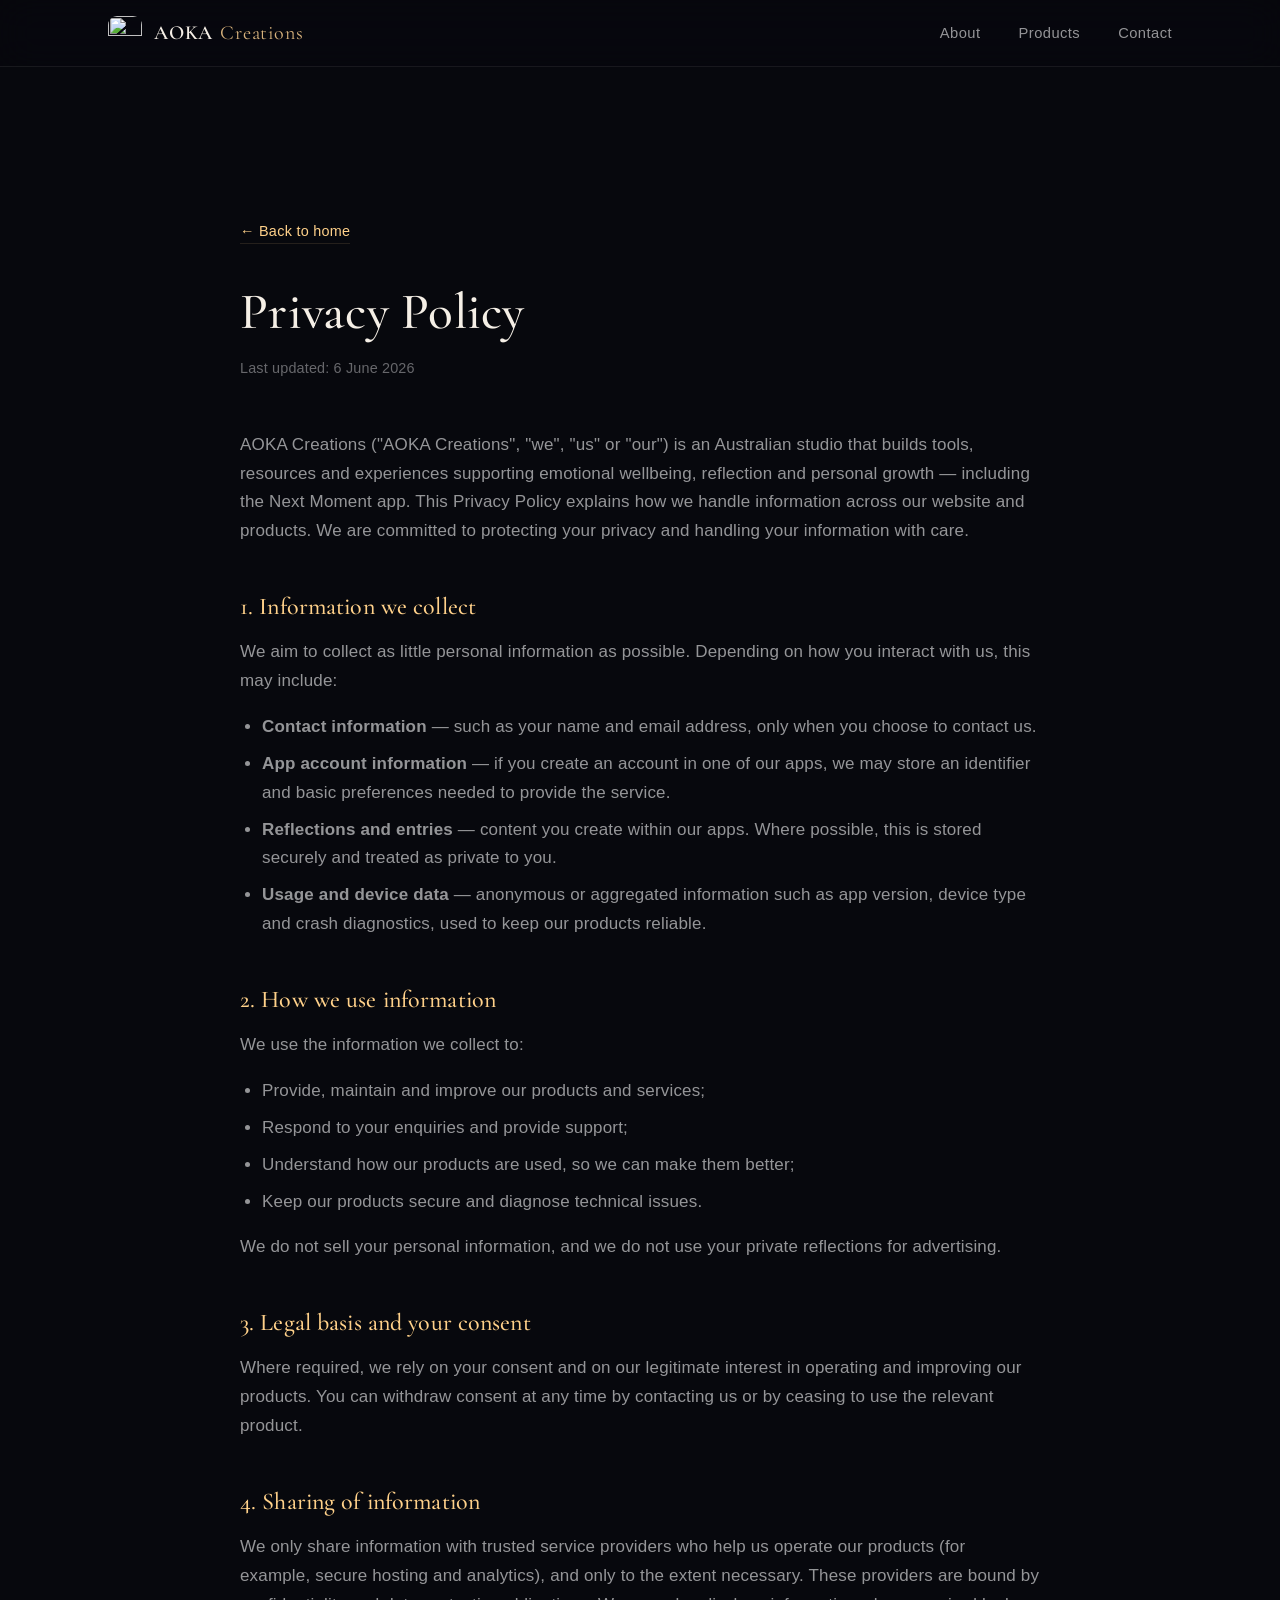
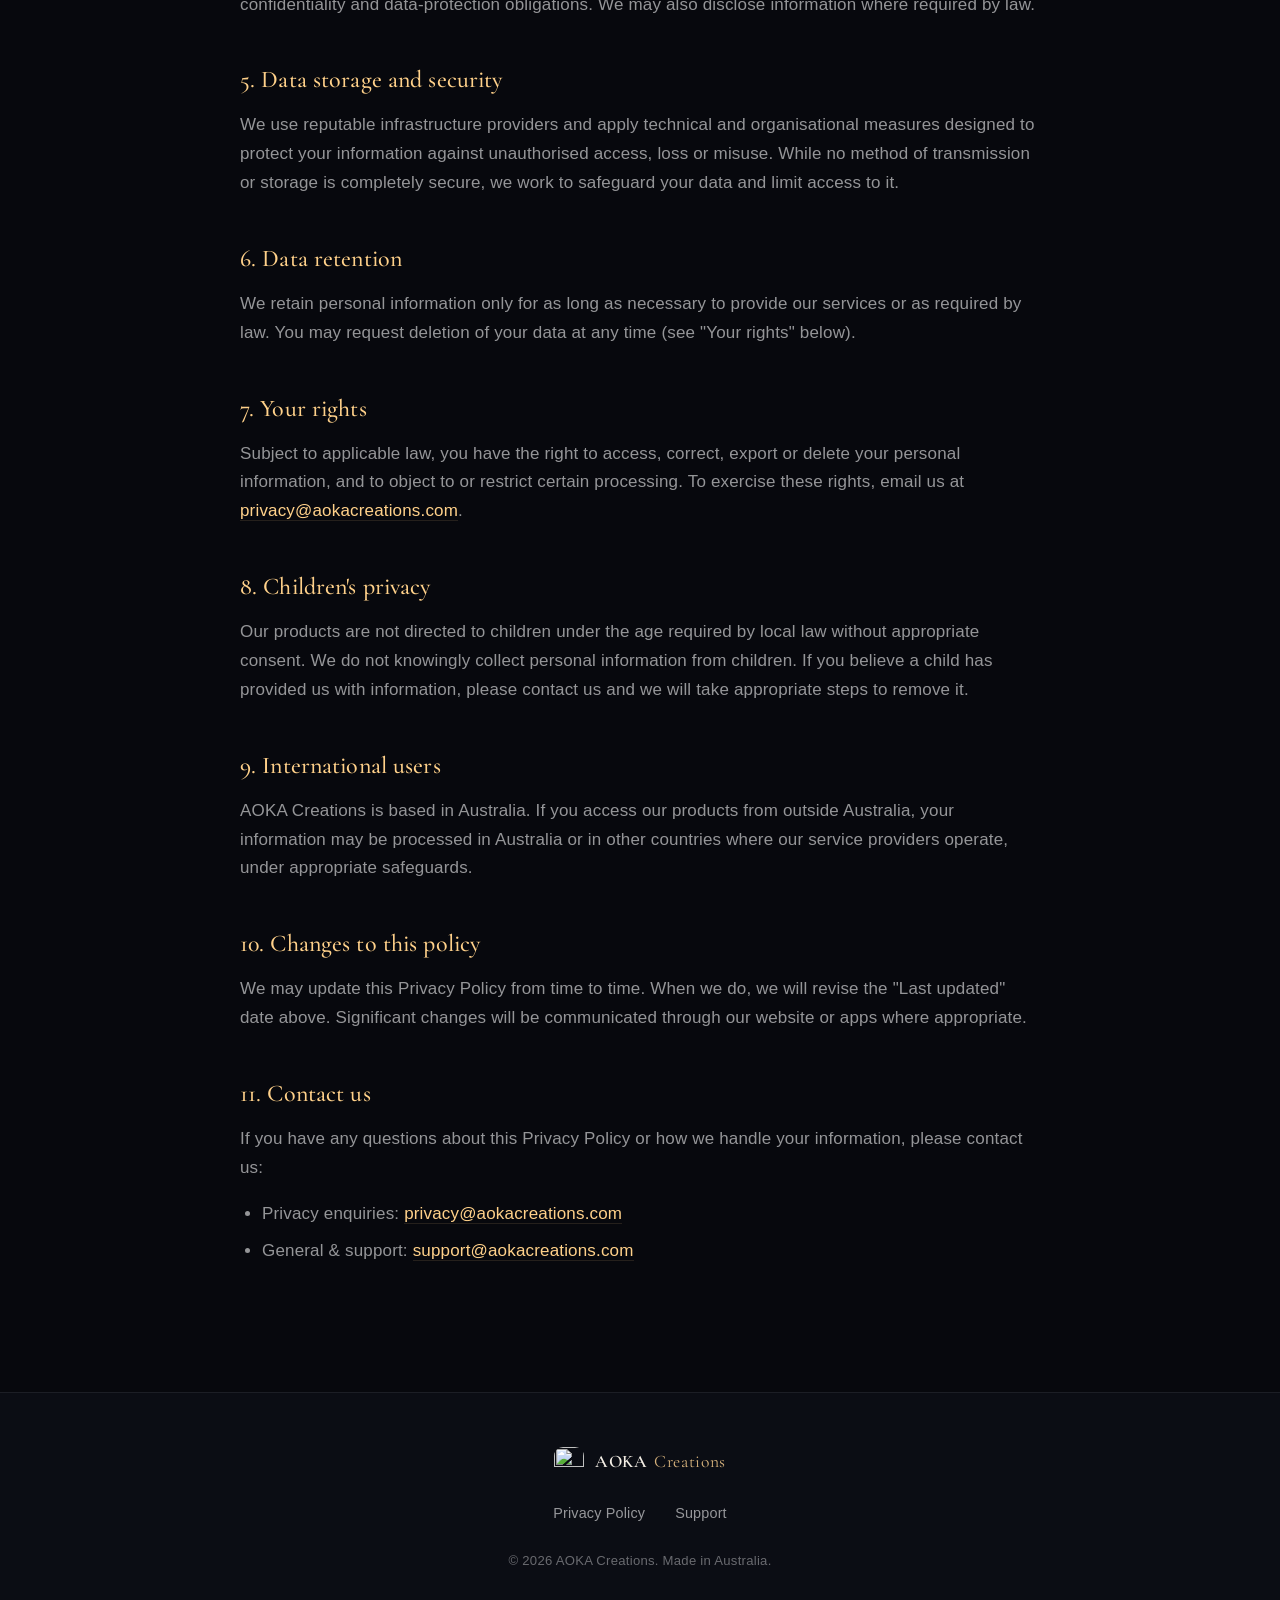
==== privacy.html @ 91e53dcf "Add files via upload Initial AOKA Creations website" ====
<!DOCTYPE html>
<html lang="en">
<head>
  <meta charset="UTF-8" />
  <meta name="viewport" content="width=device-width, initial-scale=1.0" />
  <title>Privacy Policy — AOKA Creations</title>
  <meta name="description" content="The AOKA Creations privacy policy explains how we collect, use and protect your information across our website and apps, including Next Moment." />
  <meta name="theme-color" content="#07080D" />
  <link rel="canonical" href="https://aokacreations.com/privacy.html" />
  <meta name="robots" content="index, follow" />

  <link rel="icon" type="image/png" href="assets/favicon.png" />
  <link rel="apple-touch-icon" href="assets/next-moment-logo.png" />
  <link rel="preconnect" href="https://fonts.googleapis.com" />
  <link rel="preconnect" href="https://fonts.gstatic.com" crossorigin />
  <link href="https://fonts.googleapis.com/css2?family=Cormorant+Garamond:wght@400;500;600&display=swap" rel="stylesheet" />
  <link rel="stylesheet" href="styles.css" />
</head>
<body>
  <header class="site-header" id="top">
    <nav class="nav" aria-label="Primary">
      <a class="brand" href="index.html" aria-label="AOKA Creations home">
        <img class="brand-mark" src="assets/next-moment-logo.png" alt="" width="34" height="34" />
        <span class="brand-name">AOKA<span class="brand-thin">Creations</span></span>
      </a>
      <ul class="nav-menu" id="nav-menu" style="position:static;max-height:none;background:none;border:0;flex-direction:row;">
        <li><a href="index.html#about">About</a></li>
        <li><a href="index.html#products">Products</a></li>
        <li><a href="index.html#contact">Contact</a></li>
      </ul>
    </nav>
  </header>

  <main>
    <article class="legal container">
      <a class="back-home" href="index.html">← Back to home</a>
      <h1>Privacy Policy</h1>
      <p class="updated">Last updated: 6 June 2026</p>

      <p>AOKA Creations ("AOKA Creations", "we", "us" or "our") is an Australian studio that builds tools, resources and experiences supporting emotional wellbeing, reflection and personal growth — including the Next Moment app. This Privacy Policy explains how we handle information across our website and products. We are committed to protecting your privacy and handling your information with care.</p>

      <h2>1. Information we collect</h2>
      <p>We aim to collect as little personal information as possible. Depending on how you interact with us, this may include:</p>
      <ul>
        <li><strong>Contact information</strong> — such as your name and email address, only when you choose to contact us.</li>
        <li><strong>App account information</strong> — if you create an account in one of our apps, we may store an identifier and basic preferences needed to provide the service.</li>
        <li><strong>Reflections and entries</strong> — content you create within our apps. Where possible, this is stored securely and treated as private to you.</li>
        <li><strong>Usage and device data</strong> — anonymous or aggregated information such as app version, device type and crash diagnostics, used to keep our products reliable.</li>
      </ul>

      <h2>2. How we use information</h2>
      <p>We use the information we collect to:</p>
      <ul>
        <li>Provide, maintain and improve our products and services;</li>
        <li>Respond to your enquiries and provide support;</li>
        <li>Understand how our products are used, so we can make them better;</li>
        <li>Keep our products secure and diagnose technical issues.</li>
      </ul>
      <p>We do not sell your personal information, and we do not use your private reflections for advertising.</p>

      <h2>3. Legal basis and your consent</h2>
      <p>Where required, we rely on your consent and on our legitimate interest in operating and improving our products. You can withdraw consent at any time by contacting us or by ceasing to use the relevant product.</p>

      <h2>4. Sharing of information</h2>
      <p>We only share information with trusted service providers who help us operate our products (for example, secure hosting and analytics), and only to the extent necessary. These providers are bound by confidentiality and data-protection obligations. We may also disclose information where required by law.</p>

      <h2>5. Data storage and security</h2>
      <p>We use reputable infrastructure providers and apply technical and organisational measures designed to protect your information against unauthorised access, loss or misuse. While no method of transmission or storage is completely secure, we work to safeguard your data and limit access to it.</p>

      <h2>6. Data retention</h2>
      <p>We retain personal information only for as long as necessary to provide our services or as required by law. You may request deletion of your data at any time (see "Your rights" below).</p>

      <h2>7. Your rights</h2>
      <p>Subject to applicable law, you have the right to access, correct, export or delete your personal information, and to object to or restrict certain processing. To exercise these rights, email us at <a href="mailto:privacy@aokacreations.com">privacy@aokacreations.com</a>.</p>

      <h2>8. Children's privacy</h2>
      <p>Our products are not directed to children under the age required by local law without appropriate consent. We do not knowingly collect personal information from children. If you believe a child has provided us with information, please contact us and we will take appropriate steps to remove it.</p>

      <h2>9. International users</h2>
      <p>AOKA Creations is based in Australia. If you access our products from outside Australia, your information may be processed in Australia or in other countries where our service providers operate, under appropriate safeguards.</p>

      <h2>10. Changes to this policy</h2>
      <p>We may update this Privacy Policy from time to time. When we do, we will revise the "Last updated" date above. Significant changes will be communicated through our website or apps where appropriate.</p>

      <h2>11. Contact us</h2>
      <p>If you have any questions about this Privacy Policy or how we handle your information, please contact us:</p>
      <ul>
        <li>Privacy enquiries: <a href="mailto:privacy@aokacreations.com">privacy@aokacreations.com</a></li>
        <li>General &amp; support: <a href="mailto:support@aokacreations.com">support@aokacreations.com</a></li>
      </ul>
    </article>
  </main>

  <footer class="site-footer">
    <div class="container footer-inner">
      <div class="footer-brand">
        <img class="brand-mark" src="assets/next-moment-logo.png" alt="" width="30" height="30" />
        <span class="brand-name">AOKA<span class="brand-thin">Creations</span></span>
      </div>
      <ul class="footer-links">
        <li><a href="privacy.html">Privacy Policy</a></li>
        <li><a href="mailto:support@aokacreations.com">Support</a></li>
      </ul>
      <p class="footer-copy">© <span id="year">2026</span> AOKA Creations. Made in Australia.</p>
    </div>
  </footer>

  <script>
    var y = document.getElementById('year');
    if (y) y.textContent = new Date().getFullYear();
  </script>
</body>
</html>
---- styles.css ----
/* ============================================================
   AOKA Creations — premium dark + gold theme
   Brand palette drawn from the Next Moment app
   ============================================================ */

:root {
  --ink:        #07080D;   /* near-black background */
  --ink-2:      #0B0D14;   /* raised surface */
  --ink-3:      #11131C;   /* cards */
  --line:       rgba(215, 178, 124, 0.14);
  --line-soft:  rgba(255, 255, 255, 0.07);

  --gold:       #D7B27C;   /* refined brand gold */
  --gold-soft:  #FFD18A;   /* warm highlight */
  --gold-glow:  #FFB23F;   /* luminous core */

  --text:       #ECECEE;
  --text-mut:   rgba(236, 236, 238, 0.62);
  --text-dim:   rgba(236, 236, 238, 0.42);

  --maxw: 1120px;
  --ease: cubic-bezier(0.22, 1, 0.36, 1);

  --font-sans: -apple-system, BlinkMacSystemFont, "Segoe UI", Roboto, "Helvetica Neue", Arial, sans-serif;
  --font-serif: "Cormorant Garamond", Georgia, "Times New Roman", serif;
}

* { box-sizing: border-box; }

html { scroll-behavior: smooth; -webkit-text-size-adjust: 100%; }

body {
  margin: 0;
  background: var(--ink);
  color: var(--text);
  font-family: var(--font-sans);
  font-size: 17px;
  line-height: 1.7;
  letter-spacing: 0.01em;
  -webkit-font-smoothing: antialiased;
  -moz-osx-font-smoothing: grayscale;
  overflow-x: hidden;
}

img { display: block; max-width: 100%; height: auto; }

a { color: inherit; text-decoration: none; }

.skip-link {
  position: absolute;
  left: -999px;
  top: 0;
  background: var(--gold);
  color: var(--ink);
  padding: 10px 18px;
  border-radius: 0 0 10px 0;
  z-index: 100;
}
.skip-link:focus { left: 0; }

/* ---------- Layout helpers ---------- */
.container {
  width: 100%;
  max-width: var(--maxw);
  margin: 0 auto;
  padding: 0 28px;
}
.narrow { max-width: 760px; }
.center { text-align: center; }

/* ---------- Typography ---------- */
h1, h2, h3 {
  font-family: var(--font-serif);
  font-weight: 500;
  letter-spacing: 0.005em;
  line-height: 1.12;
  margin: 0;
  color: #F5EFE6;
}

.eyebrow {
  font-size: 0.78rem;
  letter-spacing: 0.42em;
  text-transform: uppercase;
  color: var(--gold);
  margin: 0 0 26px;
  font-weight: 600;
}

.section-label {
  font-size: 0.72rem;
  letter-spacing: 0.34em;
  text-transform: uppercase;
  color: var(--gold);
  font-weight: 600;
  margin: 0 0 22px;
}
.section-label.center { text-align: center; }

.lede {
  font-size: 1.32rem;
  line-height: 1.55;
  color: var(--text);
  margin: 0 0 22px;
  font-weight: 400;
}

.body-copy {
  color: var(--text-mut);
  margin: 0 0 18px;
  max-width: 62ch;
}
.center .body-copy { margin-left: auto; margin-right: auto; }

/* ---------- Buttons ---------- */
.btn {
  display: inline-block;
  font-family: var(--font-sans);
  font-size: 0.95rem;
  font-weight: 600;
  letter-spacing: 0.02em;
  padding: 15px 32px;
  border-radius: 100px;
  cursor: pointer;
  transition: transform 0.4s var(--ease), box-shadow 0.4s var(--ease),
              background 0.4s var(--ease), color 0.4s var(--ease);
  will-change: transform;
}

.btn-primary {
  background: linear-gradient(180deg, var(--gold-soft), var(--gold));
  color: #1A1206;
  box-shadow: 0 0 0 1px rgba(255, 209, 138, 0.25), 0 18px 50px -18px rgba(255, 178, 63, 0.55);
}
.btn-primary:hover {
  transform: translateY(-2px);
  box-shadow: 0 0 0 1px rgba(255, 209, 138, 0.4), 0 22px 60px -16px rgba(255, 178, 63, 0.7);
}

.btn-outline {
  border: 1px solid var(--line);
  color: var(--gold-soft);
  background: rgba(215, 178, 124, 0.04);
}
.btn-outline:hover {
  border-color: rgba(215, 178, 124, 0.5);
  background: rgba(215, 178, 124, 0.09);
  transform: translateY(-2px);
}

.btn:focus-visible,
a:focus-visible {
  outline: 2px solid var(--gold-soft);
  outline-offset: 3px;
}

/* ---------- Header / nav ---------- */
.site-header {
  position: sticky;
  top: 0;
  z-index: 50;
  background: rgba(7, 8, 13, 0.72);
  backdrop-filter: saturate(160%) blur(18px);
  -webkit-backdrop-filter: saturate(160%) blur(18px);
  border-bottom: 1px solid var(--line-soft);
}
.nav {
  max-width: var(--maxw);
  margin: 0 auto;
  padding: 16px 28px;
  display: flex;
  align-items: center;
  justify-content: space-between;
}
.brand { display: flex; align-items: center; gap: 12px; }
.brand-mark { border-radius: 9px; }
.brand-name {
  font-family: var(--font-serif);
  font-size: 1.25rem;
  font-weight: 600;
  letter-spacing: 0.04em;
  color: #F5EFE6;
}
.brand-thin {
  color: var(--gold);
  font-weight: 400;
  margin-left: 0.35em;
}

.nav-menu {
  display: flex;
  gap: 38px;
  list-style: none;
  margin: 0;
  padding: 0;
}
.nav-menu a {
  font-size: 0.92rem;
  color: var(--text-mut);
  letter-spacing: 0.03em;
  transition: color 0.3s var(--ease);
}
.nav-menu a:hover { color: var(--gold-soft); }

.nav-toggle {
  display: none;
  flex-direction: column;
  gap: 5px;
  background: none;
  border: 0;
  padding: 8px;
  cursor: pointer;
}
.nav-toggle span {
  width: 24px;
  height: 1.6px;
  background: var(--text);
  transition: transform 0.3s var(--ease), opacity 0.3s var(--ease);
}

/* ---------- Hero ---------- */
.hero {
  position: relative;
  min-height: 92vh;
  display: flex;
  flex-direction: column;
  justify-content: center;
  align-items: center;
  text-align: center;
  padding: 120px 28px 90px;
  overflow: hidden;
}
.hero-orb {
  position: absolute;
  top: 50%;
  left: 50%;
  transform: translate(-50%, -58%);
  z-index: 0;
  filter: blur(2px);
  opacity: 0.5;
  pointer-events: none;
}
.hero-orb img {
  width: 460px;
  max-width: 80vw;
  border-radius: 50%;
  -webkit-mask-image: radial-gradient(circle, #000 52%, transparent 70%);
  mask-image: radial-gradient(circle, #000 52%, transparent 70%);
}
.hero::after {
  /* gold ambient wash + vignette */
  content: "";
  position: absolute;
  inset: 0;
  background:
    radial-gradient(60% 50% at 50% 38%, rgba(255, 178, 63, 0.10), transparent 70%),
    radial-gradient(120% 90% at 50% 120%, rgba(0,0,0,0.6), transparent 60%);
  z-index: 0;
  pointer-events: none;
}
.hero-inner {
  position: relative;
  z-index: 1;
  max-width: 880px;
}
.hero h1 {
  font-size: clamp(2.1rem, 5.2vw, 4rem);
  line-height: 1.12;
  margin: 0 0 40px;
  text-wrap: balance;
}
.hero-actions { display: flex; justify-content: center; gap: 16px; flex-wrap: wrap; }

.hero-scroll {
  position: absolute;
  bottom: 34px;
  left: 50%;
  transform: translateX(-50%);
  z-index: 1;
  display: flex;
  flex-direction: column;
  align-items: center;
  gap: 10px;
  font-size: 0.66rem;
  letter-spacing: 0.3em;
  text-transform: uppercase;
  color: var(--text-dim);
}
.hero-scroll-line {
  width: 1px;
  height: 42px;
  background: linear-gradient(var(--gold), transparent);
}

/* ---------- Sections ---------- */
.section { padding: 120px 0; position: relative; }
.section-about { border-top: 1px solid var(--line-soft); }

.section-product {
  background:
    radial-gradient(80% 60% at 50% 0%, rgba(255, 178, 63, 0.05), transparent 60%),
    var(--ink);
  border-top: 1px solid var(--line-soft);
}

/* Featured product layout */
.product {
  display: grid;
  grid-template-columns: 0.9fr 1.1fr;
  gap: 70px;
  align-items: center;
  margin-top: 30px;
}
.product-visual {
  position: relative;
  display: flex;
  justify-content: center;
}
.product-visual img {
  width: 280px;
  max-width: 70%;
  border-radius: 28px;
  box-shadow: 0 40px 90px -30px rgba(0,0,0,0.8);
  position: relative;
  z-index: 1;
}
.product-glow {
  position: absolute;
  width: 320px;
  height: 320px;
  top: 50%;
  left: 50%;
  transform: translate(-50%, -50%);
  background: radial-gradient(circle, rgba(255, 178, 63, 0.28), transparent 65%);
  filter: blur(20px);
  z-index: 0;
}
.product-tagline {
  font-family: var(--font-serif);
  font-size: 1.6rem;
  line-height: 1.3;
  color: var(--gold-soft);
  margin: 14px 0 26px;
}
.product h2 { font-size: clamp(2rem, 4vw, 2.8rem); }

/* Publications */
.section-publications { border-top: 1px solid var(--line-soft); }
.publication {
  margin: 36px auto 0;
  max-width: 720px;
  background: linear-gradient(180deg, var(--ink-3), var(--ink-2));
  border: 1px solid var(--line);
  border-radius: 22px;
  padding: 52px 48px;
  text-align: center;
}
.publication h2 { font-size: clamp(1.8rem, 3.5vw, 2.4rem); margin-bottom: 18px; }
.publication .btn { margin-top: 12px; }

/* Contact */
.section-contact {
  border-top: 1px solid var(--line-soft);
  background: radial-gradient(70% 60% at 50% 100%, rgba(255, 178, 63, 0.05), transparent 70%);
}
.section-contact h2 { font-size: clamp(2rem, 4vw, 2.8rem); margin-bottom: 22px; }
.contact-list {
  list-style: none;
  margin: 40px 0 0;
  padding: 0;
  display: flex;
  justify-content: center;
  gap: 24px;
  flex-wrap: wrap;
}
.contact-list li {
  background: var(--ink-3);
  border: 1px solid var(--line);
  border-radius: 16px;
  padding: 26px 34px;
  min-width: 270px;
  transition: border-color 0.4s var(--ease), transform 0.4s var(--ease);
}
.contact-list li:hover {
  border-color: rgba(215, 178, 124, 0.45);
  transform: translateY(-3px);
}
.contact-role {
  display: block;
  font-size: 0.72rem;
  letter-spacing: 0.22em;
  text-transform: uppercase;
  color: var(--text-dim);
  margin-bottom: 10px;
}
.contact-list a {
  font-size: 1.05rem;
  color: var(--gold-soft);
  transition: color 0.3s var(--ease);
}
.contact-list a:hover { color: var(--gold); }

/* ---------- Footer ---------- */
.site-footer {
  border-top: 1px solid var(--line-soft);
  padding: 54px 0 60px;
  background: var(--ink-2);
}
.footer-inner {
  display: flex;
  flex-direction: column;
  align-items: center;
  gap: 22px;
  text-align: center;
}
.footer-brand { display: flex; align-items: center; gap: 11px; }
.footer-brand .brand-name { font-size: 1.1rem; }
.footer-links {
  display: flex;
  gap: 30px;
  list-style: none;
  margin: 0;
  padding: 0;
}
.footer-links a {
  font-size: 0.9rem;
  color: var(--text-mut);
  transition: color 0.3s var(--ease);
}
.footer-links a:hover { color: var(--gold-soft); }
.footer-copy {
  font-size: 0.82rem;
  color: var(--text-dim);
  margin: 0;
  letter-spacing: 0.02em;
}

/* ---------- Reveal animation ---------- */
.reveal {
  opacity: 0;
  transform: translateY(22px);
  transition: opacity 0.9s var(--ease), transform 0.9s var(--ease);
}
.reveal.in {
  opacity: 1;
  transform: none;
}

/* ---------- Privacy / legal page ---------- */
.legal {
  padding: 150px 0 110px;
  max-width: 800px;
  margin: 0 auto;
}
.legal h1 { font-size: clamp(2.2rem, 5vw, 3.2rem); margin-bottom: 14px; }
.legal .updated { color: var(--text-dim); font-size: 0.9rem; margin-bottom: 50px; }
.legal h2 {
  font-size: 1.5rem;
  margin: 48px 0 16px;
  color: var(--gold-soft);
}
.legal p, .legal li { color: var(--text-mut); }
.legal ul { padding-left: 22px; }
.legal li { margin-bottom: 8px; }
.legal a { color: var(--gold-soft); border-bottom: 1px solid var(--line); }
.legal a:hover { color: var(--gold); }
.back-home {
  display: inline-block;
  margin-bottom: 40px;
  font-size: 0.9rem;
  color: var(--gold);
  letter-spacing: 0.02em;
}
.back-home:hover { color: var(--gold-soft); }

/* ---------- Responsive ---------- */
@media (max-width: 860px) {
  body { font-size: 16px; }
  .section { padding: 86px 0; }

  .nav-toggle { display: flex; }
  .nav-menu {
    position: absolute;
    top: 100%;
    left: 0;
    right: 0;
    flex-direction: column;
    gap: 0;
    background: rgba(8, 9, 15, 0.97);
    backdrop-filter: blur(20px);
    -webkit-backdrop-filter: blur(20px);
    border-bottom: 1px solid var(--line-soft);
    max-height: 0;
    overflow: hidden;
    transition: max-height 0.4s var(--ease);
  }
  .nav-menu.open { max-height: 320px; }
  .nav-menu li { border-top: 1px solid var(--line-soft); }
  .nav-menu a { display: block; padding: 18px 28px; }

  .product {
    grid-template-columns: 1fr;
    gap: 44px;
    text-align: center;
  }
  .product-copy .body-copy { margin-left: auto; margin-right: auto; }
  .product-tagline { margin-top: 6px; }

  .publication { padding: 40px 26px; }
  .contact-list { flex-direction: column; align-items: center; }
}

@media (max-width: 480px) {
  .container { padding: 0 20px; }
  .hero { min-height: 88vh; padding-top: 100px; }
  .btn { width: 100%; text-align: center; }
  .hero-actions { width: 100%; }
}

/* ---------- Reduced motion ---------- */
@media (prefers-reduced-motion: reduce) {
  html { scroll-behavior: auto; }
  *, *::before, *::after {
    animation-duration: 0.001ms !important;
    transition-duration: 0.001ms !important;
  }
  .reveal { opacity: 1; transform: none; }
}
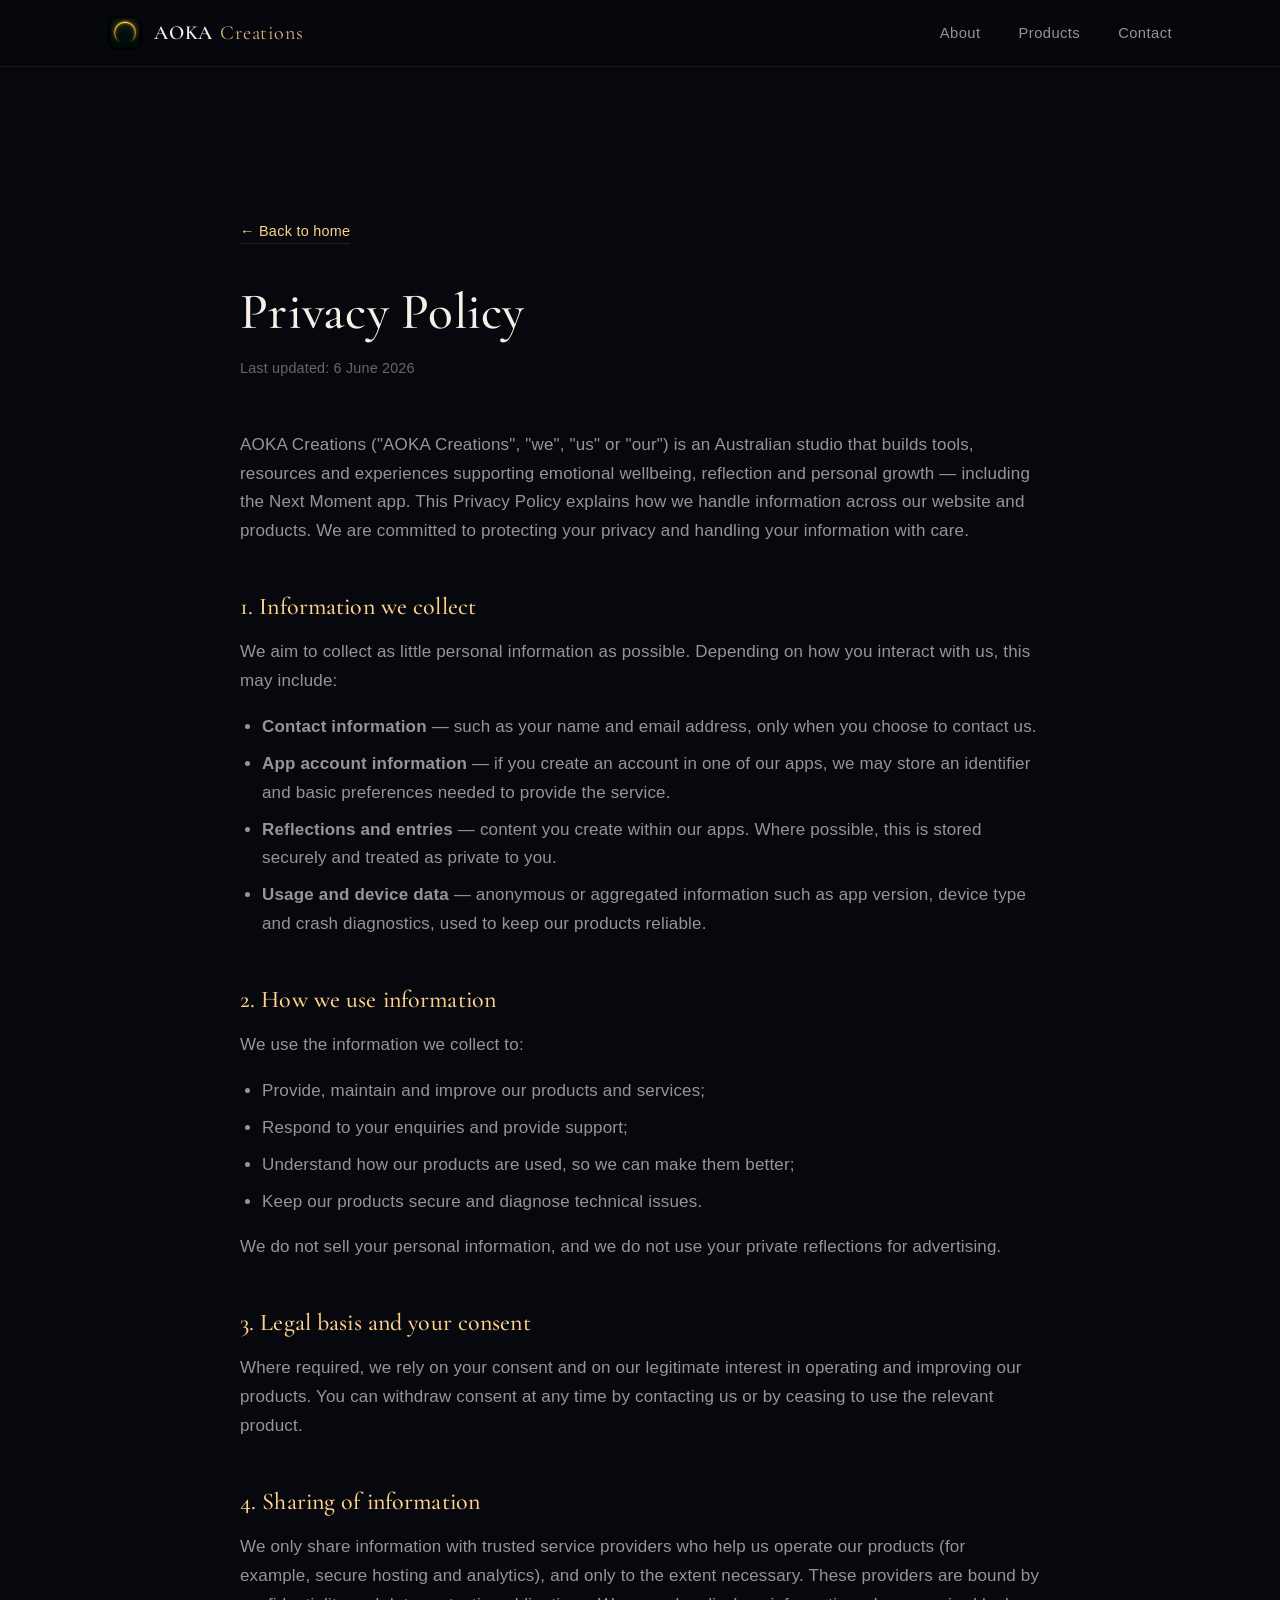
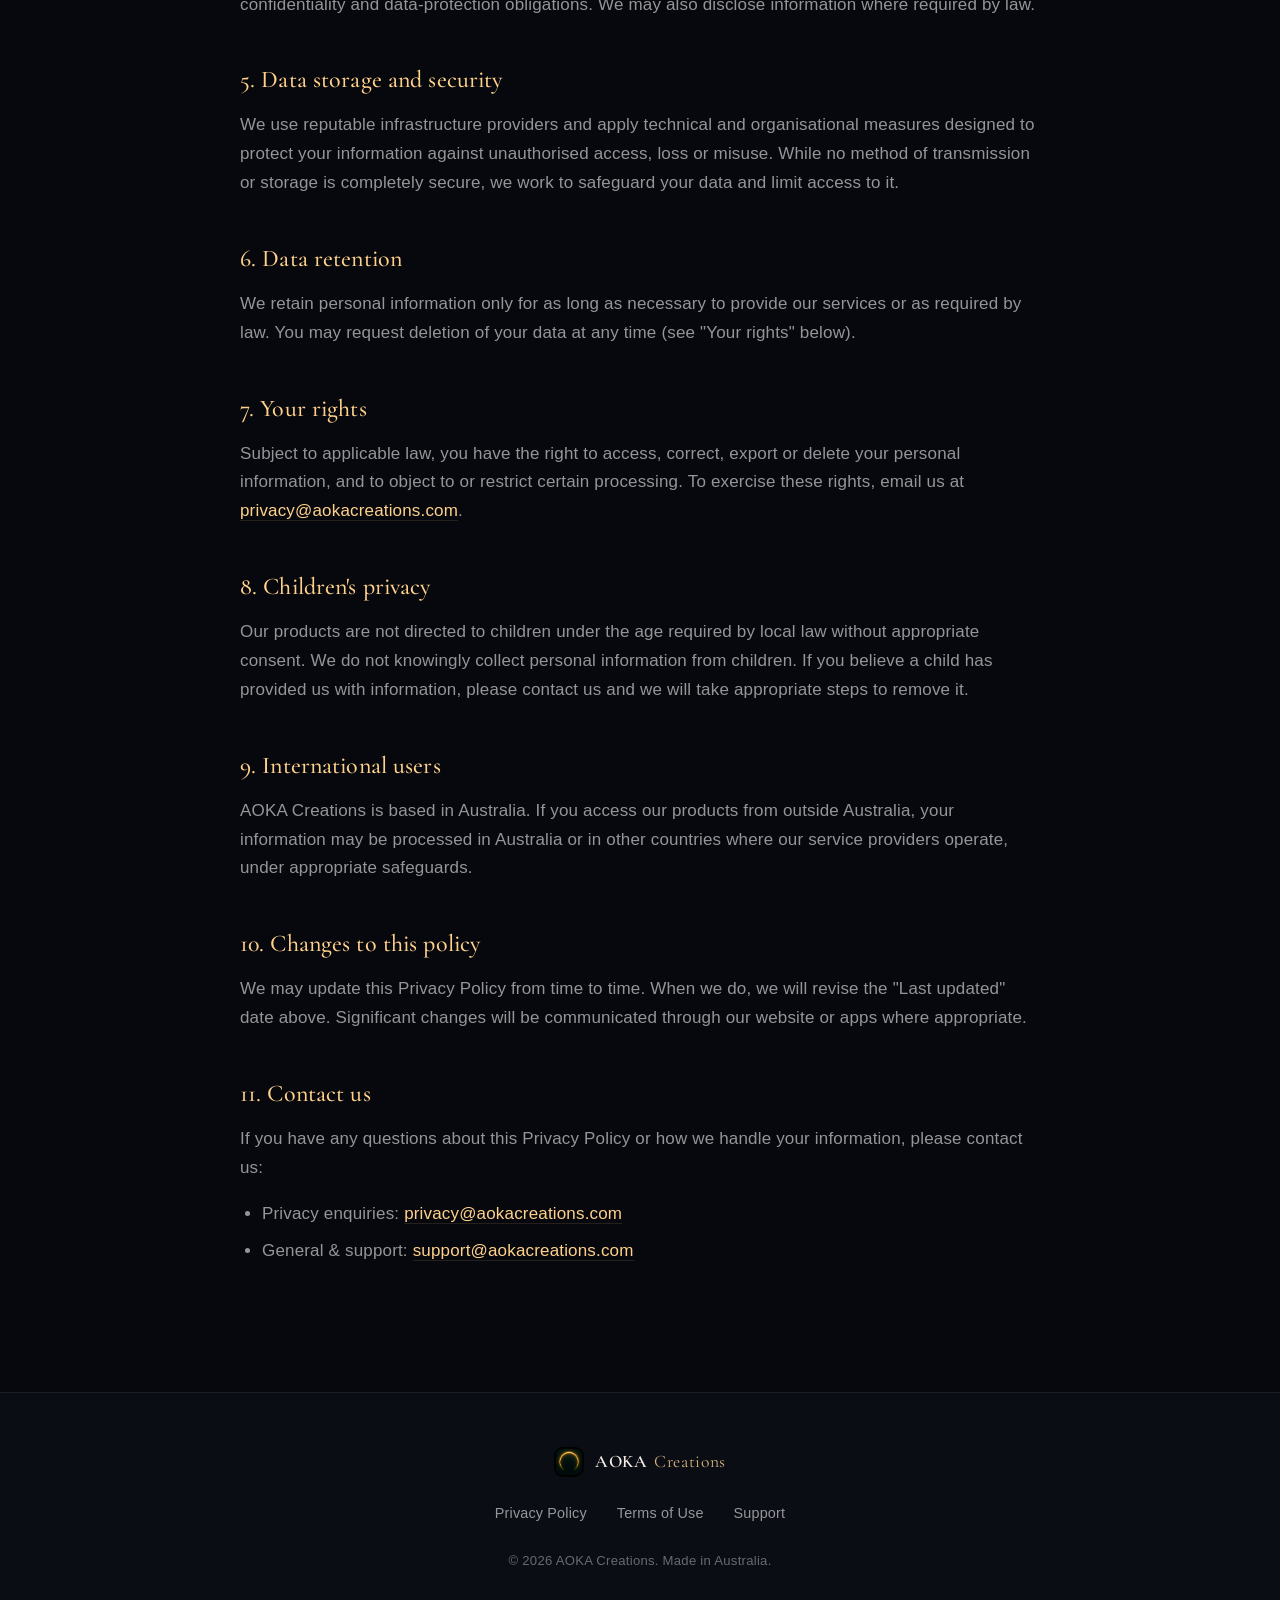
==== commit ee2e3a3e: "Add Terms of Use page covering iOS and Android - Create terms.html matching existing site design - S" ====
--- a/privacy.html
+++ b/privacy.html
@@ -99,6 +99,7 @@
       </div>
       <ul class="footer-links">
         <li><a href="privacy.html">Privacy Policy</a></li>
+        <li><a href="terms.html">Terms of Use</a></li>
         <li><a href="mailto:support@aokacreations.com">Support</a></li>
       </ul>
       <p class="footer-copy">© <span id="year">2026</span> AOKA Creations. Made in Australia.</p>
--- a/styles.css
+++ b/styles.css
@@ -433,6 +433,15 @@
   color: var(--text-dim);
   margin: 0;
   letter-spacing: 0.02em;
+}
+.footer-disclaimer {
+  font-size: 0.76rem;
+  color: var(--text-dim);
+  opacity: 0.6;
+  margin: 4px 0 0;
+  letter-spacing: 0.01em;
+  max-width: 480px;
+  text-align: center;
 }
 
 /* ---------- Reveal animation ---------- */
@@ -517,6 +526,160 @@
   .hero-actions { width: 100%; }
 }
 
+/* ---------- Hero sub-heading ---------- */
+.hero-sub {
+  font-size: 1.08rem;
+  color: var(--text-mut);
+  max-width: 560px;
+  margin: 22px auto 44px;
+  line-height: 1.68;
+}
+
+/* ---------- Founder line ---------- */
+.founder-line {
+  font-size: 0.92rem;
+  color: var(--text-dim);
+  margin: 32px 0 0;
+  letter-spacing: 0.01em;
+}
+.founder-line em {
+  font-style: italic;
+  color: var(--text-mut);
+}
+
+/* ---------- Availability note ---------- */
+.availability-note {
+  display: flex;
+  align-items: center;
+  gap: 10px;
+  flex-wrap: wrap;
+  margin-top: 30px;
+  font-size: 0.88rem;
+  color: var(--text-dim);
+  letter-spacing: 0.01em;
+}
+.availability-dot {
+  width: 7px;
+  height: 7px;
+  border-radius: 50%;
+  background: var(--gold);
+  opacity: 0.75;
+  flex-shrink: 0;
+}
+.availability-sep { opacity: 0.4; }
+
+/* ---------- App Screenshots ---------- */
+.screenshots-section {
+  margin-top: 90px;
+  padding-top: 70px;
+  border-top: 1px solid var(--line-soft);
+}
+
+.screenshots-row {
+  display: flex;
+  gap: 28px;
+  justify-content: center;
+  align-items: flex-end;
+  margin-top: 48px;
+  flex-wrap: wrap;
+}
+
+.screenshot-item {
+  display: flex;
+  flex-direction: column;
+  align-items: center;
+  gap: 20px;
+}
+
+.screenshot-featured .screenshot-frame {
+  transform: scale(1.07);
+  transform-origin: bottom center;
+  box-shadow: 0 50px 100px -24px rgba(0,0,0,0.85),
+              0 0 0 1px rgba(255, 209, 138, 0.14),
+              inset 0 1px 0 rgba(255,255,255,0.08);
+}
+
+.screenshot-frame {
+  width: 200px;
+  height: 400px;
+  background: var(--ink-3);
+  border-radius: 34px;
+  border: 1px solid var(--line);
+  overflow: hidden;
+  box-shadow: 0 36px 70px -20px rgba(0,0,0,0.75),
+              inset 0 1px 0 rgba(255,255,255,0.05);
+  position: relative;
+}
+
+.screenshot-screen-bg {
+  position: absolute;
+  inset: 0;
+  background: radial-gradient(circle at 50% 35%, rgba(255, 178, 63, 0.13), transparent 55%),
+              linear-gradient(180deg, var(--ink-3) 0%, var(--ink) 100%);
+}
+
+.screenshot-frame img {
+  position: absolute;
+  inset: 0;
+  width: 100%;
+  height: 100%;
+  object-fit: cover;
+  border-radius: 33px;
+  display: block;
+}
+
+.screenshot-caption {
+  font-size: 0.71rem;
+  letter-spacing: 0.24em;
+  text-transform: uppercase;
+  color: var(--text-dim);
+  margin: 0;
+}
+
+/* ---------- Our Work ---------- */
+.section-work { border-top: 1px solid var(--line-soft); }
+
+.work-list {
+  list-style: none;
+  margin: 38px 0 0;
+  padding: 0;
+  display: flex;
+  justify-content: center;
+  gap: 16px;
+  flex-wrap: wrap;
+}
+
+.work-item {
+  display: flex;
+  align-items: center;
+  gap: 14px;
+  padding: 18px 32px;
+  background: var(--ink-3);
+  border: 1px solid var(--line);
+  border-radius: 100px;
+  transition: border-color 0.4s var(--ease), transform 0.4s var(--ease);
+}
+
+.work-item:hover {
+  border-color: rgba(215, 178, 124, 0.4);
+  transform: translateY(-2px);
+}
+
+.work-item-name {
+  font-family: var(--font-serif);
+  font-size: 1.15rem;
+  color: #F5EFE6;
+  letter-spacing: 0.01em;
+}
+
+.work-item-type {
+  font-size: 0.7rem;
+  letter-spacing: 0.24em;
+  text-transform: uppercase;
+  color: var(--gold);
+  opacity: 0.8;
+}
+
 /* ---------- Reduced motion ---------- */
 @media (prefers-reduced-motion: reduce) {
   html { scroll-behavior: auto; }
